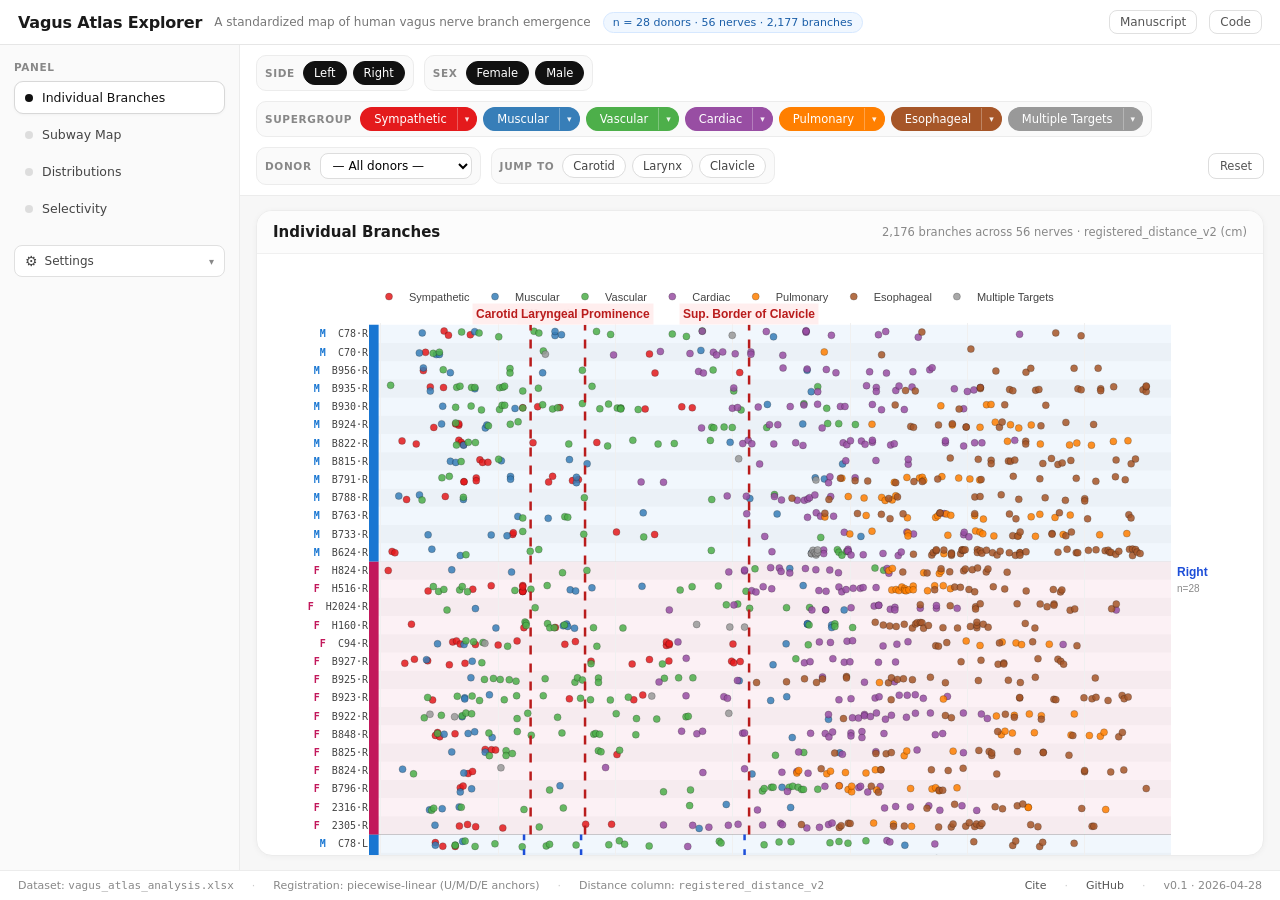
==== index.html @ 8c5e0521 "Add root index.html that redirects to the explorer so Pages bare URL lands on the app, not the READM" ====
<!DOCTYPE html>
<html lang="en">
<head>
  <meta charset="utf-8">
  <title>Vagus Atlas Explorer</title>
  <link rel="canonical" href="interactive_explorer/vagus_atlas_explorer.html">
  <meta http-equiv="refresh" content="0; url=interactive_explorer/vagus_atlas_explorer.html">
  <script>
    // Faster than the meta refresh; replace() avoids polluting browser history.
    window.location.replace("interactive_explorer/vagus_atlas_explorer.html");
  </script>
  <style>
    html, body { margin: 0; padding: 0; font-family: Inter, system-ui, "Segoe UI", Helvetica, Arial, sans-serif; color: #444; background: #fafafa; }
    .wrap { max-width: 480px; margin: 18vh auto; padding: 24px 28px; text-align: center; }
    h1 { font-size: 16px; font-weight: 600; margin: 0 0 6px; color: #111; }
    p { font-size: 13px; line-height: 1.5; margin: 0; color: #666; }
    a { color: #1a5ea8; text-decoration: none; border-bottom: 1px solid #c5dafa; }
    a:hover { color: #0a3d72; border-bottom-color: #0a3d72; }
  </style>
</head>
<body>
  <div class="wrap">
    <h1>Vagus Atlas Explorer</h1>
    <p>Redirecting&hellip; if it doesn't open automatically,
      <a href="interactive_explorer/vagus_atlas_explorer.html">open the explorer here</a>.
    </p>
  </div>
</body>
</html>
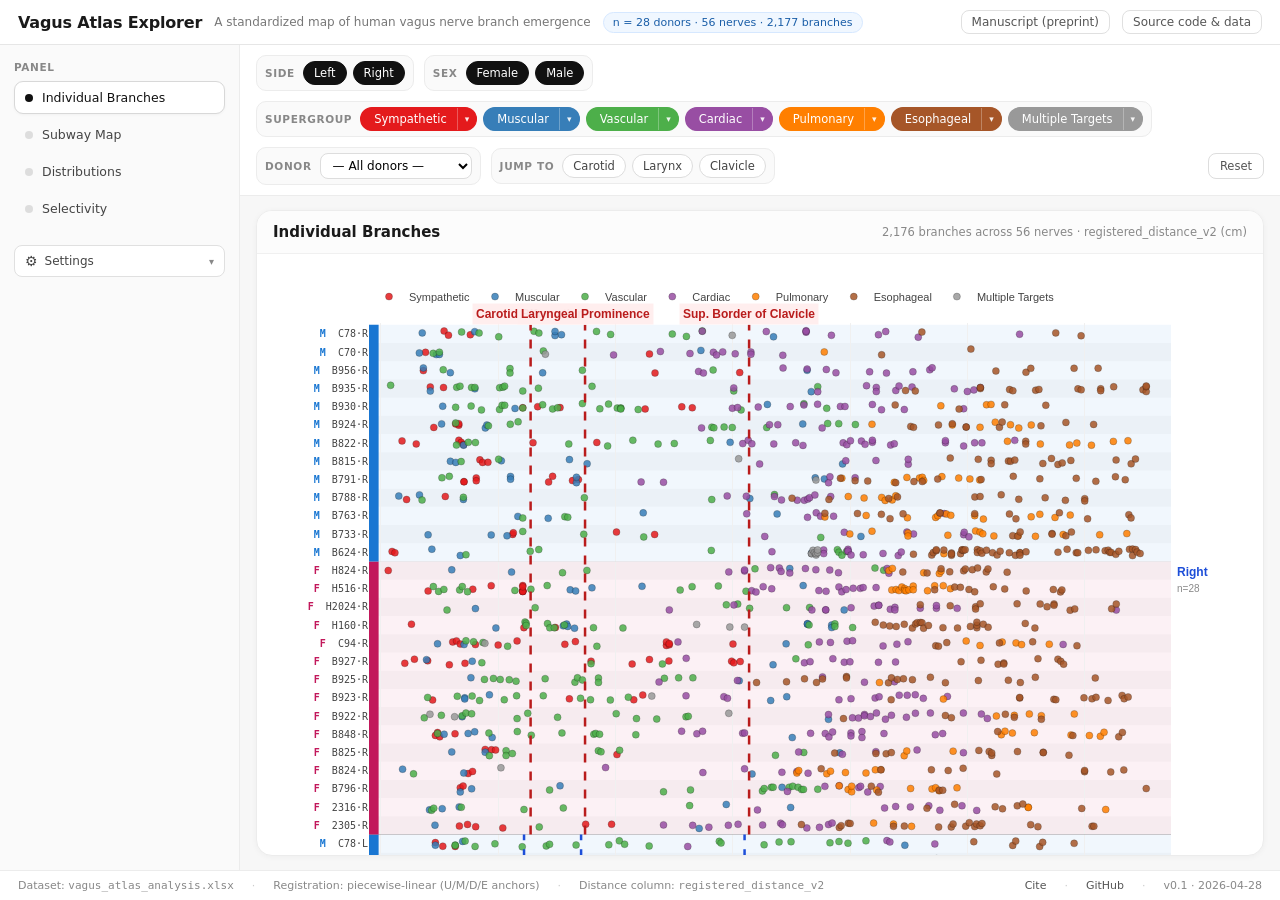
==== commit 988008fc: "Reorganize: paper/ and explorer/ top-level folders Drops repo from 27 top-level entries to 10. All p" ====
--- a/index.html
+++ b/index.html
@@ -3,11 +3,11 @@
 <head>
   <meta charset="utf-8">
   <title>Vagus Atlas Explorer</title>
-  <link rel="canonical" href="interactive_explorer/vagus_atlas_explorer.html">
-  <meta http-equiv="refresh" content="0; url=interactive_explorer/vagus_atlas_explorer.html">
+  <link rel="canonical" href="explorer/">
+  <meta http-equiv="refresh" content="0; url=explorer/">
   <script>
     // Faster than the meta refresh; replace() avoids polluting browser history.
-    window.location.replace("interactive_explorer/vagus_atlas_explorer.html");
+    window.location.replace("explorer/");
   </script>
   <style>
     html, body { margin: 0; padding: 0; font-family: Inter, system-ui, "Segoe UI", Helvetica, Arial, sans-serif; color: #444; background: #fafafa; }
@@ -22,7 +22,7 @@
   <div class="wrap">
     <h1>Vagus Atlas Explorer</h1>
     <p>Redirecting&hellip; if it doesn't open automatically,
-      <a href="interactive_explorer/vagus_atlas_explorer.html">open the explorer here</a>.
+      <a href="explorer/">open the explorer here</a>.
     </p>
   </div>
 </body>
